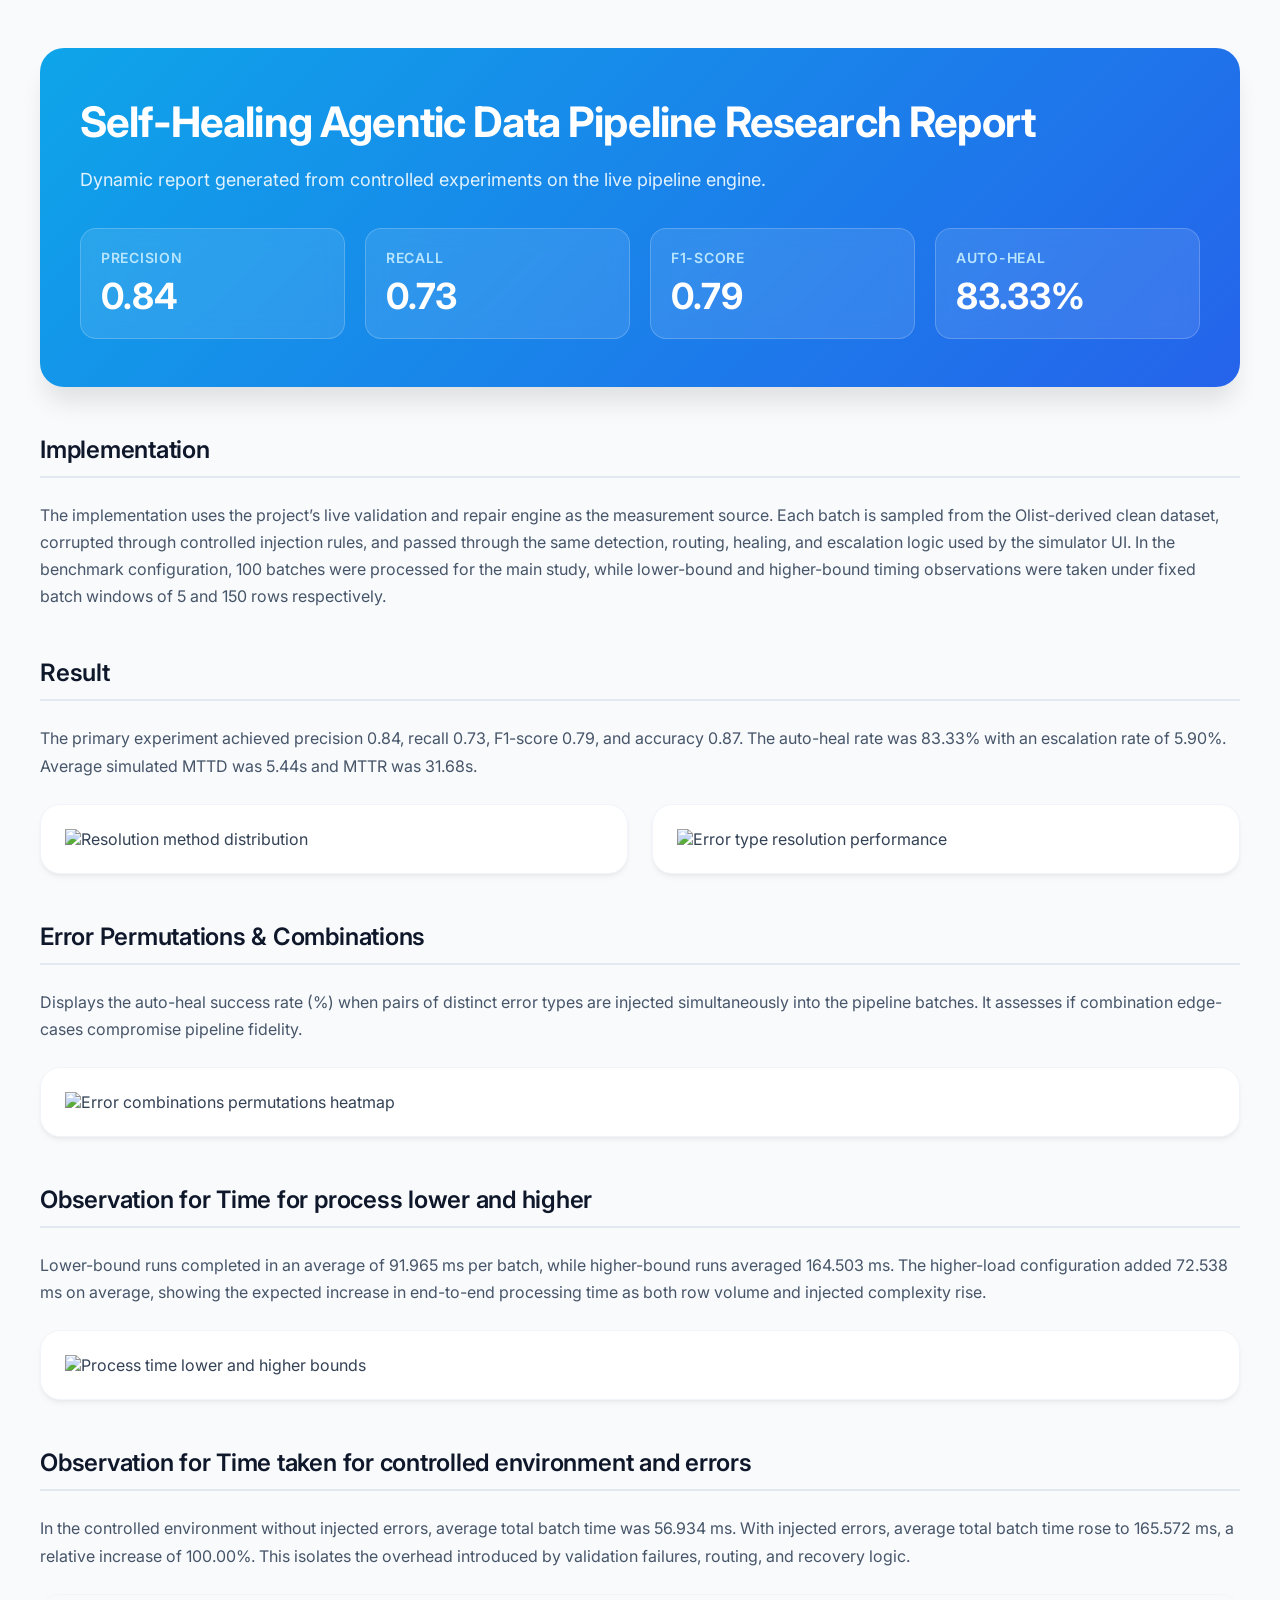
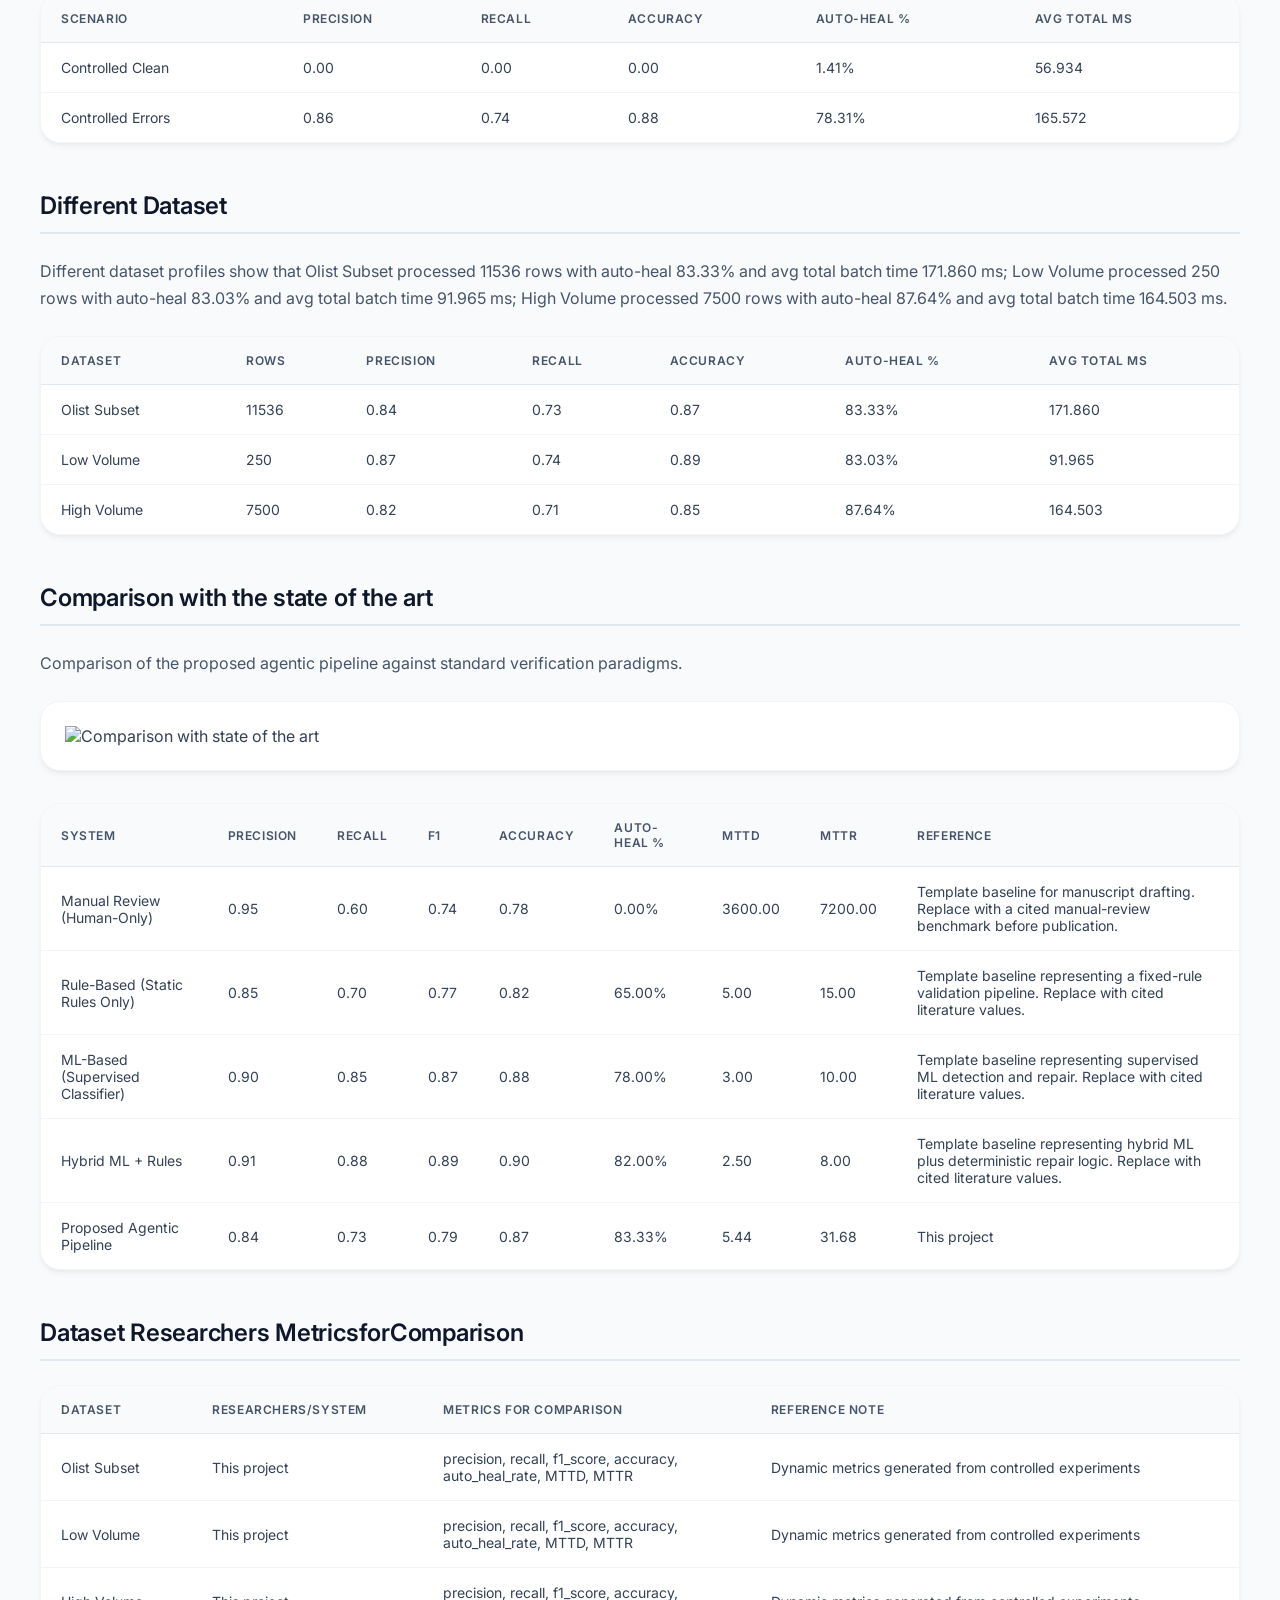
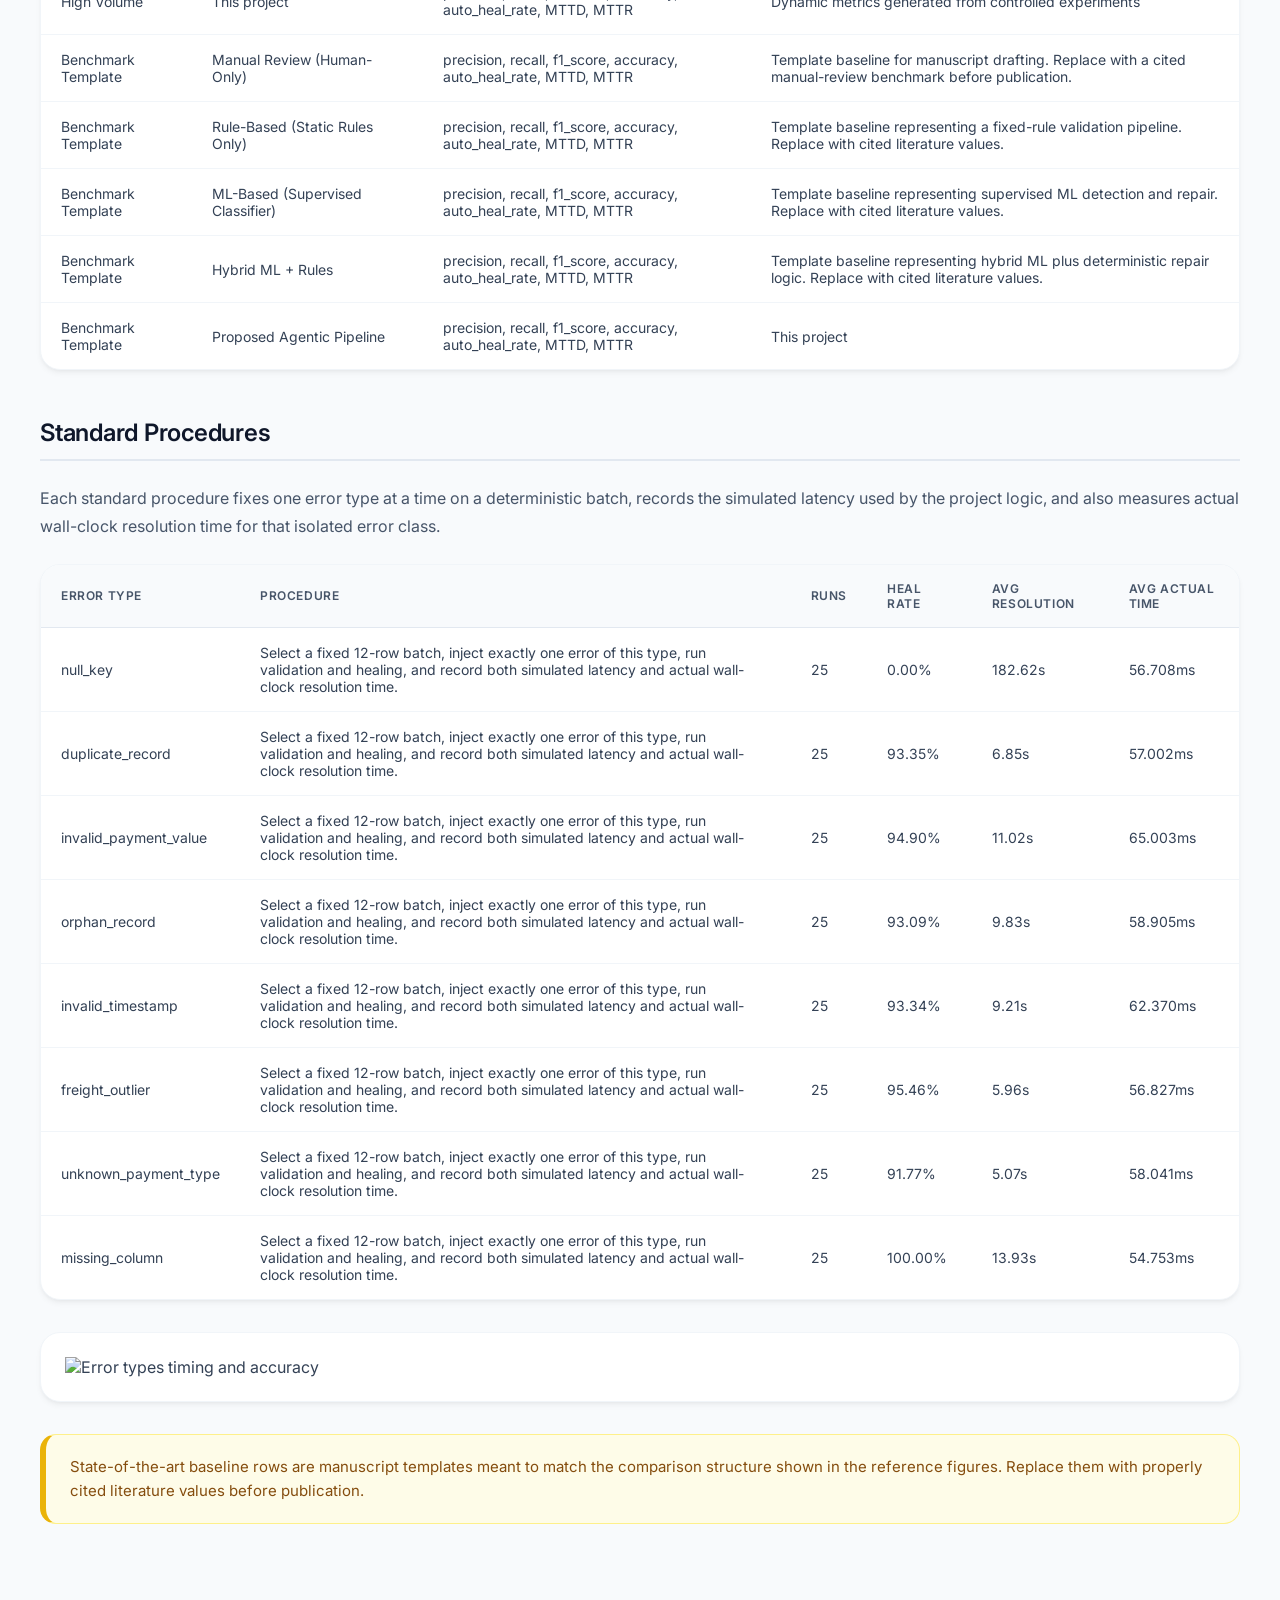
==== web/research/report.html @ 792a7f02 "final commit" ====
<!DOCTYPE html>
<html lang="en">
<head>
  <meta charset="utf-8" />
  <title>Agentic Pipeline Research Report</title>
  <link href="https://fonts.googleapis.com/css2?family=Inter:wght@400;500;600;700&display=swap" rel="stylesheet" />
  <style>
    body {
      font-family: 'Inter', sans-serif;
      margin: 0;
      background: #f8fafc;
      color: #334155;
      -webkit-font-smoothing: antialiased;
    }
    main {
      max-width: 1200px;
      margin: 0 auto;
      padding: 48px 32px 80px;
    }
    h1 {
      font-size: 42px;
      margin: 0 0 16px;
      font-weight: 700;
      letter-spacing: -0.02em;
    }
    h2 {
      margin-top: 48px;
      font-size: 24px;
      font-weight: 600;
      color: #0f172a;
      border-bottom: 2px solid #e2e8f0;
      padding-bottom: 12px;
      margin-bottom: 24px;
      letter-spacing: -0.01em;
    }
    p {
      line-height: 1.7;
      font-size: 16px;
      color: #475569;
      margin-bottom: 24px;
    }
    .hero {
      background: linear-gradient(135deg, #0ea5e9, #2563eb);
      color: white;
      padding: 48px 40px;
      border-radius: 24px;
      margin-bottom: 40px;
      box-shadow: 0 20px 25px -5px rgb(0 0 0 / 0.1);
    }
    .hero p {
      color: #e0f2fe;
      font-size: 18px;
    }
    .cards {
      display: grid;
      grid-template-columns: repeat(4, 1fr);
      gap: 20px;
      margin-top: 32px;
    }
    .card {
      background: rgba(255, 255, 255, 0.1);
      backdrop-filter: blur(10px);
      border: 1px solid rgba(255, 255, 255, 0.2);
      border-radius: 16px;
      padding: 20px;
    }
    .card small {
      display: block;
      color: #bae6fd;
      font-size: 14px;
      font-weight: 600;
      text-transform: uppercase;
      letter-spacing: 0.05em;
      margin-bottom: 8px;
    }
    .card strong {
      font-size: 36px;
      font-weight: 700;
      color: white;
    }
    .grid-2 {
      display: grid;
      grid-template-columns: 1fr 1fr;
      gap: 24px;
      margin-bottom: 32px;
    }
    .grid-1 {
      margin-bottom: 32px;
    }
    .chart-container {
      background: white;
      border-radius: 20px;
      padding: 24px;
      box-shadow: 0 4px 6px -1px rgb(0 0 0 / 0.05), 0 2px 4px -2px rgb(0 0 0 / 0.05);
      border: 1px solid #f1f5f9;
    }
    img {
      width: 100%;
      height: auto;
      display: block;
    }
    .table-container {
      background: white;
      border-radius: 20px;
      overflow: hidden;
      box-shadow: 0 4px 6px -1px rgb(0 0 0 / 0.05), 0 2px 4px -2px rgb(0 0 0 / 0.05);
      border: 1px solid #f1f5f9;
      margin-bottom: 32px;
    }
    table {
      width: 100%;
      border-collapse: collapse;
      text-align: left;
    }
    th, td {
      padding: 16px 20px;
      font-size: 14px;
    }
    th {
      background: #f8fafc;
      font-weight: 600;
      color: #475569;
      border-bottom: 1px solid #e2e8f0;
      text-transform: uppercase;
      font-size: 12px;
      letter-spacing: 0.05em;
    }
    td {
      border-bottom: 1px solid #f1f5f9;
      color: #334155;
    }
    tr:last-child td {
      border-bottom: none;
    }
    .note {
      padding: 20px 24px;
      background: #fefce8;
      border: 1px solid #fef08a;
      border-left: 6px solid #eab308;
      border-radius: 16px;
      margin-top: 32px;
      color: #854d0e;
      font-size: 15px;
      line-height: 1.6;
    }
  </style>
</head>
<body>
  <main>
    <section class="hero">
      <h1>Self-Healing Agentic Data Pipeline Research Report</h1>
      <p>Dynamic report generated from controlled experiments on the live pipeline engine.</p>
      <div class="cards">
        <div class="card"><small>Precision</small><strong>0.84</strong></div>
        <div class="card"><small>Recall</small><strong>0.73</strong></div>
        <div class="card"><small>F1-Score</small><strong>0.79</strong></div>
        <div class="card"><small>Auto-Heal</small><strong>83.33%</strong></div>
      </div>
    </section>

    <h2>Implementation</h2>
    <p>The implementation uses the project’s live validation and repair engine as the measurement source. Each batch is sampled from the Olist-derived clean dataset, corrupted through controlled injection rules, and passed through the same detection, routing, healing, and escalation logic used by the simulator UI. In the benchmark configuration, 100 batches were processed for the main study, while lower-bound and higher-bound timing observations were taken under fixed batch windows of 5 and 150 rows respectively.</p>

    <h2>Result</h2>
    <p>The primary experiment achieved precision 0.84, recall 0.73, F1-score 0.79, and accuracy 0.87. The auto-heal rate was 83.33% with an escalation rate of 5.90%. Average simulated MTTD was 5.44s and MTTR was 31.68s.</p>
    <div class="grid-2">
      <div class="chart-container"><img src="assets/resolution_method_distribution.svg" alt="Resolution method distribution" /></div>
      <div class="chart-container"><img src="assets/error_type_resolution_performance.svg" alt="Error type resolution performance" /></div>
    </div>

    <h2>Error Permutations & Combinations</h2>
    <p>Displays the auto-heal success rate (%) when pairs of distinct error types are injected simultaneously into the pipeline batches. It assesses if combination edge-cases compromise pipeline fidelity.</p>
    <div class="grid-1">
      <div class="chart-container"><img src="assets/error_combinations_heatmap.svg" alt="Error combinations permutations heatmap" /></div>
    </div>

    <h2>Observation for Time for process lower and higher</h2>
    <p>Lower-bound runs completed in an average of 91.965 ms per batch, while higher-bound runs averaged 164.503 ms. The higher-load configuration added 72.538 ms on average, showing the expected increase in end-to-end processing time as both row volume and injected complexity rise.</p>
    <div class="grid-1">
      <div class="chart-container"><img src="assets/process_time_bounds.svg" alt="Process time lower and higher bounds" /></div>
    </div>

    <h2>Observation for Time taken for controlled environment and errors</h2>
    <p>In the controlled environment without injected errors, average total batch time was 56.934 ms. With injected errors, average total batch time rose to 165.572 ms, a relative increase of 100.00%. This isolates the overhead introduced by validation failures, routing, and recovery logic.</p>
    <div class="table-container">
      <table>
        <thead><tr><th>Scenario</th><th>Precision</th><th>Recall</th><th>Accuracy</th><th>Auto-Heal %</th><th>Avg Total ms</th></tr></thead>
        <tbody>
          <tr><td>Controlled Clean</td><td>0.00</td><td>0.00</td><td>0.00</td><td>1.41%</td><td>56.934</td></tr>
          <tr><td>Controlled Errors</td><td>0.86</td><td>0.74</td><td>0.88</td><td>78.31%</td><td>165.572</td></tr>
        </tbody>
      </table>
    </div>

    <h2>Different Dataset</h2>
    <p>Different dataset profiles show that Olist Subset processed 11536 rows with auto-heal 83.33% and avg total batch time 171.860 ms; Low Volume processed 250 rows with auto-heal 83.03% and avg total batch time 91.965 ms; High Volume processed 7500 rows with auto-heal 87.64% and avg total batch time 164.503 ms.</p>
    <div class="table-container">
      <table>
        <thead><tr><th>Dataset</th><th>Rows</th><th>Precision</th><th>Recall</th><th>Accuracy</th><th>Auto-Heal %</th><th>Avg Total ms</th></tr></thead>
        <tbody><tr><td>Olist Subset</td><td>11536</td><td>0.84</td><td>0.73</td><td>0.87</td><td>83.33%</td><td>171.860</td></tr><tr><td>Low Volume</td><td>250</td><td>0.87</td><td>0.74</td><td>0.89</td><td>83.03%</td><td>91.965</td></tr><tr><td>High Volume</td><td>7500</td><td>0.82</td><td>0.71</td><td>0.85</td><td>87.64%</td><td>164.503</td></tr></tbody>
      </table>
    </div>

    <h2>Comparison with the state of the art</h2>
    <p>Comparison of the proposed agentic pipeline against standard verification paradigms.</p>
    <div class="grid-1">
      <div class="chart-container"><img src="assets/state_of_art_comparison.svg" alt="Comparison with state of the art" /></div>
    </div>
    <div class="table-container">
      <table>
        <thead><tr><th>System</th><th>Precision</th><th>Recall</th><th>F1</th><th>Accuracy</th><th>Auto-Heal %</th><th>MTTD</th><th>MTTR</th><th>Reference</th></tr></thead>
        <tbody><tr><td>Manual Review (Human-Only)</td><td>0.95</td><td>0.60</td><td>0.74</td><td>0.78</td><td>0.00%</td><td>3600.00</td><td>7200.00</td><td>Template baseline for manuscript drafting. Replace with a cited manual-review benchmark before publication.</td></tr><tr><td>Rule-Based (Static Rules Only)</td><td>0.85</td><td>0.70</td><td>0.77</td><td>0.82</td><td>65.00%</td><td>5.00</td><td>15.00</td><td>Template baseline representing a fixed-rule validation pipeline. Replace with cited literature values.</td></tr><tr><td>ML-Based (Supervised Classifier)</td><td>0.90</td><td>0.85</td><td>0.87</td><td>0.88</td><td>78.00%</td><td>3.00</td><td>10.00</td><td>Template baseline representing supervised ML detection and repair. Replace with cited literature values.</td></tr><tr><td>Hybrid ML + Rules</td><td>0.91</td><td>0.88</td><td>0.89</td><td>0.90</td><td>82.00%</td><td>2.50</td><td>8.00</td><td>Template baseline representing hybrid ML plus deterministic repair logic. Replace with cited literature values.</td></tr><tr><td>Proposed Agentic Pipeline</td><td>0.84</td><td>0.73</td><td>0.79</td><td>0.87</td><td>83.33%</td><td>5.44</td><td>31.68</td><td>This project</td></tr></tbody>
      </table>
    </div>

    <h2>Dataset Researchers MetricsforComparison</h2>
    <div class="table-container">
      <table>
        <thead><tr><th>Dataset</th><th>Researchers/System</th><th>Metrics for Comparison</th><th>Reference Note</th></tr></thead>
        <tbody><tr><td>Olist Subset</td><td>This project</td><td>precision, recall, f1_score, accuracy, auto_heal_rate, MTTD, MTTR</td><td>Dynamic metrics generated from controlled experiments</td></tr><tr><td>Low Volume</td><td>This project</td><td>precision, recall, f1_score, accuracy, auto_heal_rate, MTTD, MTTR</td><td>Dynamic metrics generated from controlled experiments</td></tr><tr><td>High Volume</td><td>This project</td><td>precision, recall, f1_score, accuracy, auto_heal_rate, MTTD, MTTR</td><td>Dynamic metrics generated from controlled experiments</td></tr><tr><td>Benchmark Template</td><td>Manual Review (Human-Only)</td><td>precision, recall, f1_score, accuracy, auto_heal_rate, MTTD, MTTR</td><td>Template baseline for manuscript drafting. Replace with a cited manual-review benchmark before publication.</td></tr><tr><td>Benchmark Template</td><td>Rule-Based (Static Rules Only)</td><td>precision, recall, f1_score, accuracy, auto_heal_rate, MTTD, MTTR</td><td>Template baseline representing a fixed-rule validation pipeline. Replace with cited literature values.</td></tr><tr><td>Benchmark Template</td><td>ML-Based (Supervised Classifier)</td><td>precision, recall, f1_score, accuracy, auto_heal_rate, MTTD, MTTR</td><td>Template baseline representing supervised ML detection and repair. Replace with cited literature values.</td></tr><tr><td>Benchmark Template</td><td>Hybrid ML + Rules</td><td>precision, recall, f1_score, accuracy, auto_heal_rate, MTTD, MTTR</td><td>Template baseline representing hybrid ML plus deterministic repair logic. Replace with cited literature values.</td></tr><tr><td>Benchmark Template</td><td>Proposed Agentic Pipeline</td><td>precision, recall, f1_score, accuracy, auto_heal_rate, MTTD, MTTR</td><td>This project</td></tr></tbody>
      </table>
    </div>

    <h2>Standard Procedures</h2>
    <p>Each standard procedure fixes one error type at a time on a deterministic batch, records the simulated latency used by the project logic, and also measures actual wall-clock resolution time for that isolated error class.</p>
    <div class="table-container">
      <table>
        <thead><tr><th>Error Type</th><th>Procedure</th><th>Runs</th><th>Heal Rate</th><th>Avg Resolution</th><th>Avg Actual Time</th></tr></thead>
        <tbody><tr><td>null_key</td><td>Select a fixed 12-row batch, inject exactly one error of this type, run validation and healing, and record both simulated latency and actual wall-clock resolution time.</td><td>25</td><td>0.00%</td><td>182.62s</td><td>56.708ms</td></tr><tr><td>duplicate_record</td><td>Select a fixed 12-row batch, inject exactly one error of this type, run validation and healing, and record both simulated latency and actual wall-clock resolution time.</td><td>25</td><td>93.35%</td><td>6.85s</td><td>57.002ms</td></tr><tr><td>invalid_payment_value</td><td>Select a fixed 12-row batch, inject exactly one error of this type, run validation and healing, and record both simulated latency and actual wall-clock resolution time.</td><td>25</td><td>94.90%</td><td>11.02s</td><td>65.003ms</td></tr><tr><td>orphan_record</td><td>Select a fixed 12-row batch, inject exactly one error of this type, run validation and healing, and record both simulated latency and actual wall-clock resolution time.</td><td>25</td><td>93.09%</td><td>9.83s</td><td>58.905ms</td></tr><tr><td>invalid_timestamp</td><td>Select a fixed 12-row batch, inject exactly one error of this type, run validation and healing, and record both simulated latency and actual wall-clock resolution time.</td><td>25</td><td>93.34%</td><td>9.21s</td><td>62.370ms</td></tr><tr><td>freight_outlier</td><td>Select a fixed 12-row batch, inject exactly one error of this type, run validation and healing, and record both simulated latency and actual wall-clock resolution time.</td><td>25</td><td>95.46%</td><td>5.96s</td><td>56.827ms</td></tr><tr><td>unknown_payment_type</td><td>Select a fixed 12-row batch, inject exactly one error of this type, run validation and healing, and record both simulated latency and actual wall-clock resolution time.</td><td>25</td><td>91.77%</td><td>5.07s</td><td>58.041ms</td></tr><tr><td>missing_column</td><td>Select a fixed 12-row batch, inject exactly one error of this type, run validation and healing, and record both simulated latency and actual wall-clock resolution time.</td><td>25</td><td>100.00%</td><td>13.93s</td><td>54.753ms</td></tr></tbody>
      </table>
    </div>
    <div class="grid-1">
      <div class="chart-container"><img src="assets/error_types_timing.svg" alt="Error types timing and accuracy" /></div>
    </div>

    <div class="note">
      State-of-the-art baseline rows are manuscript templates meant to match the comparison structure shown in the reference figures. Replace them with properly cited literature values before publication.
    </div>
  </main>
</body>
</html>
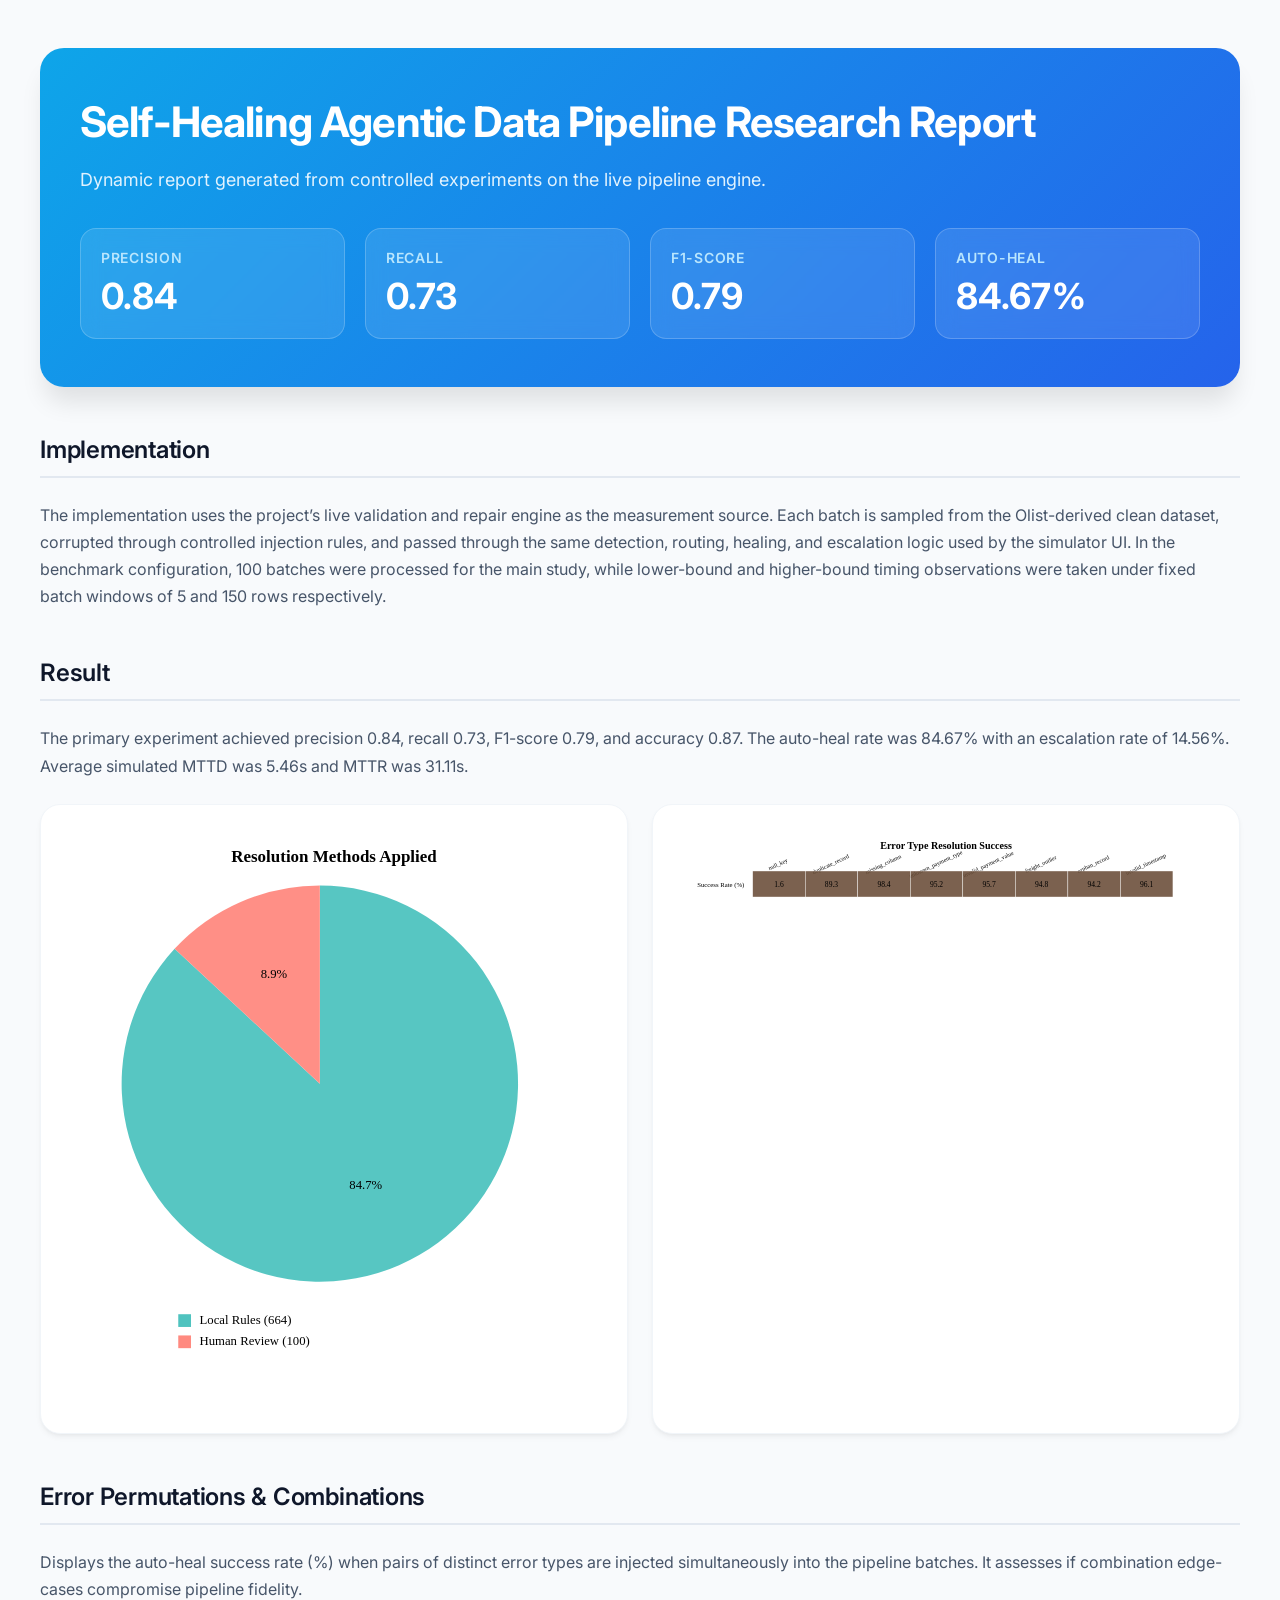
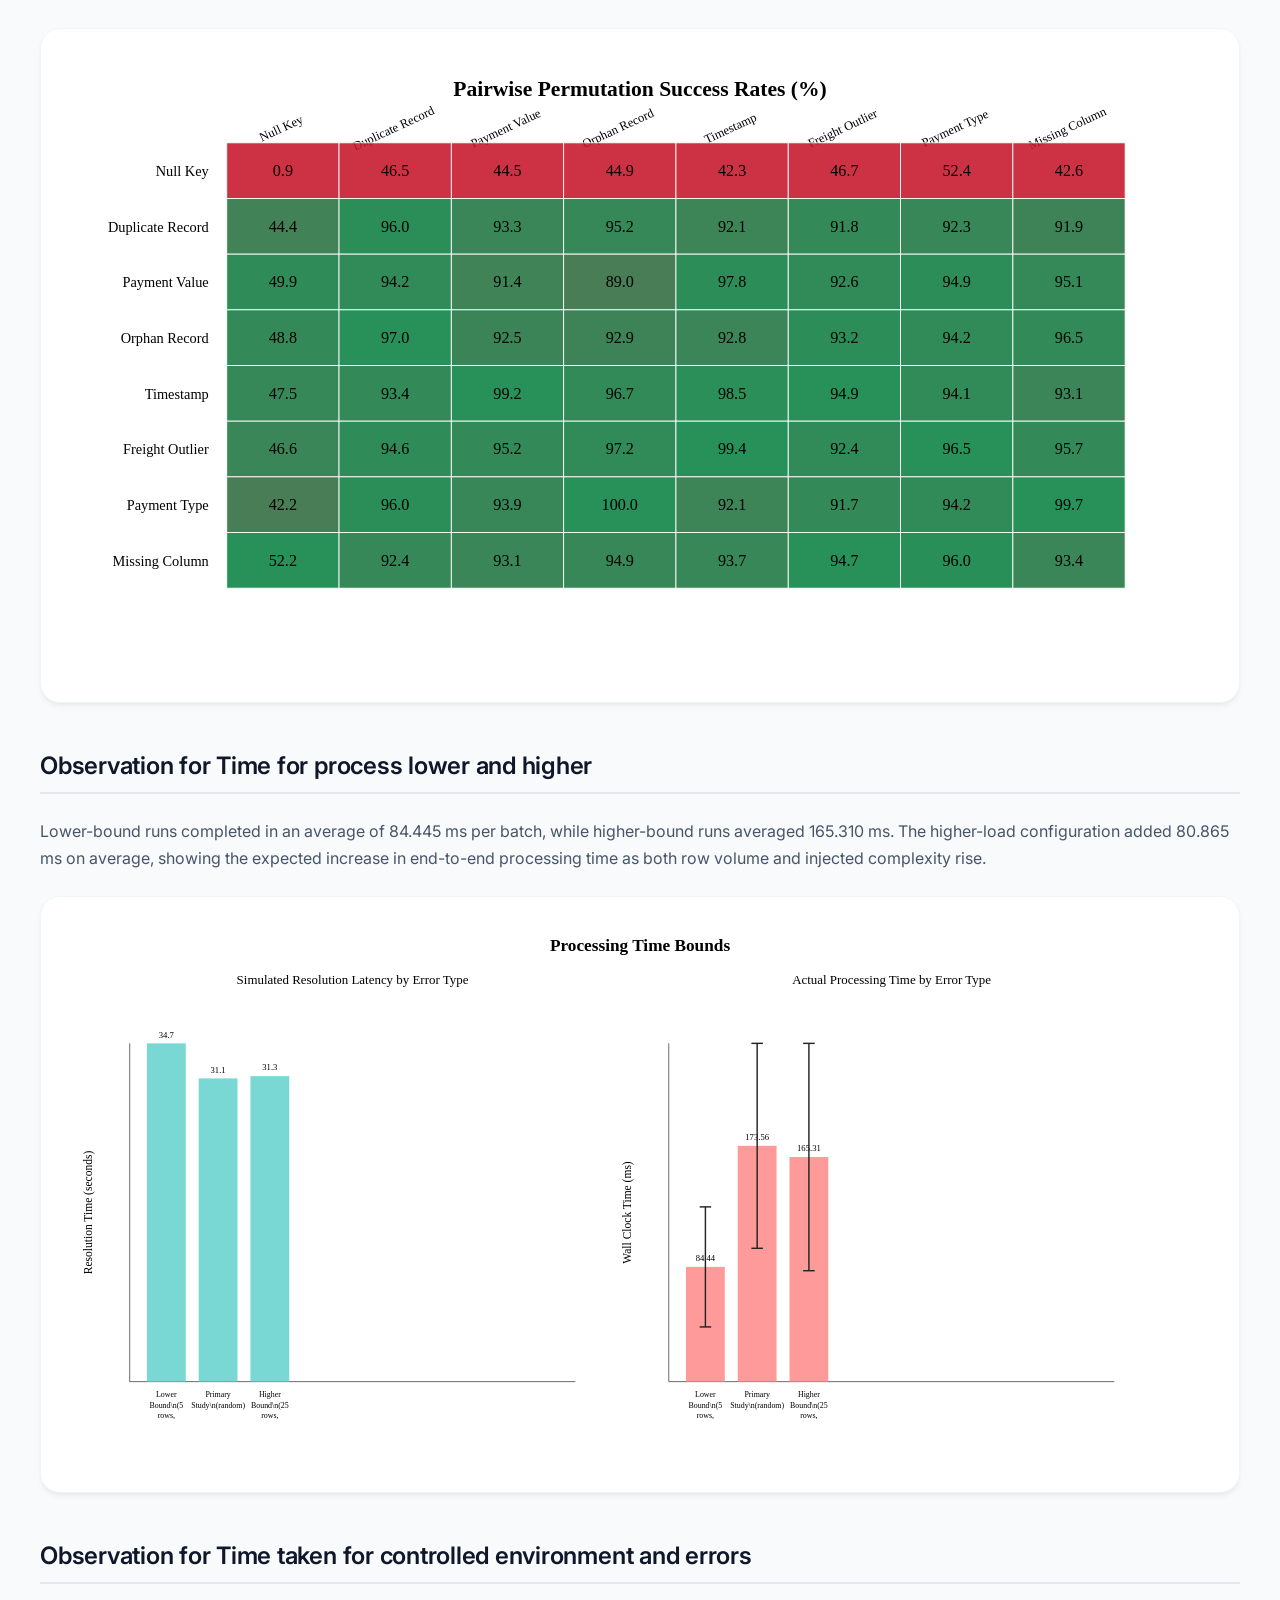
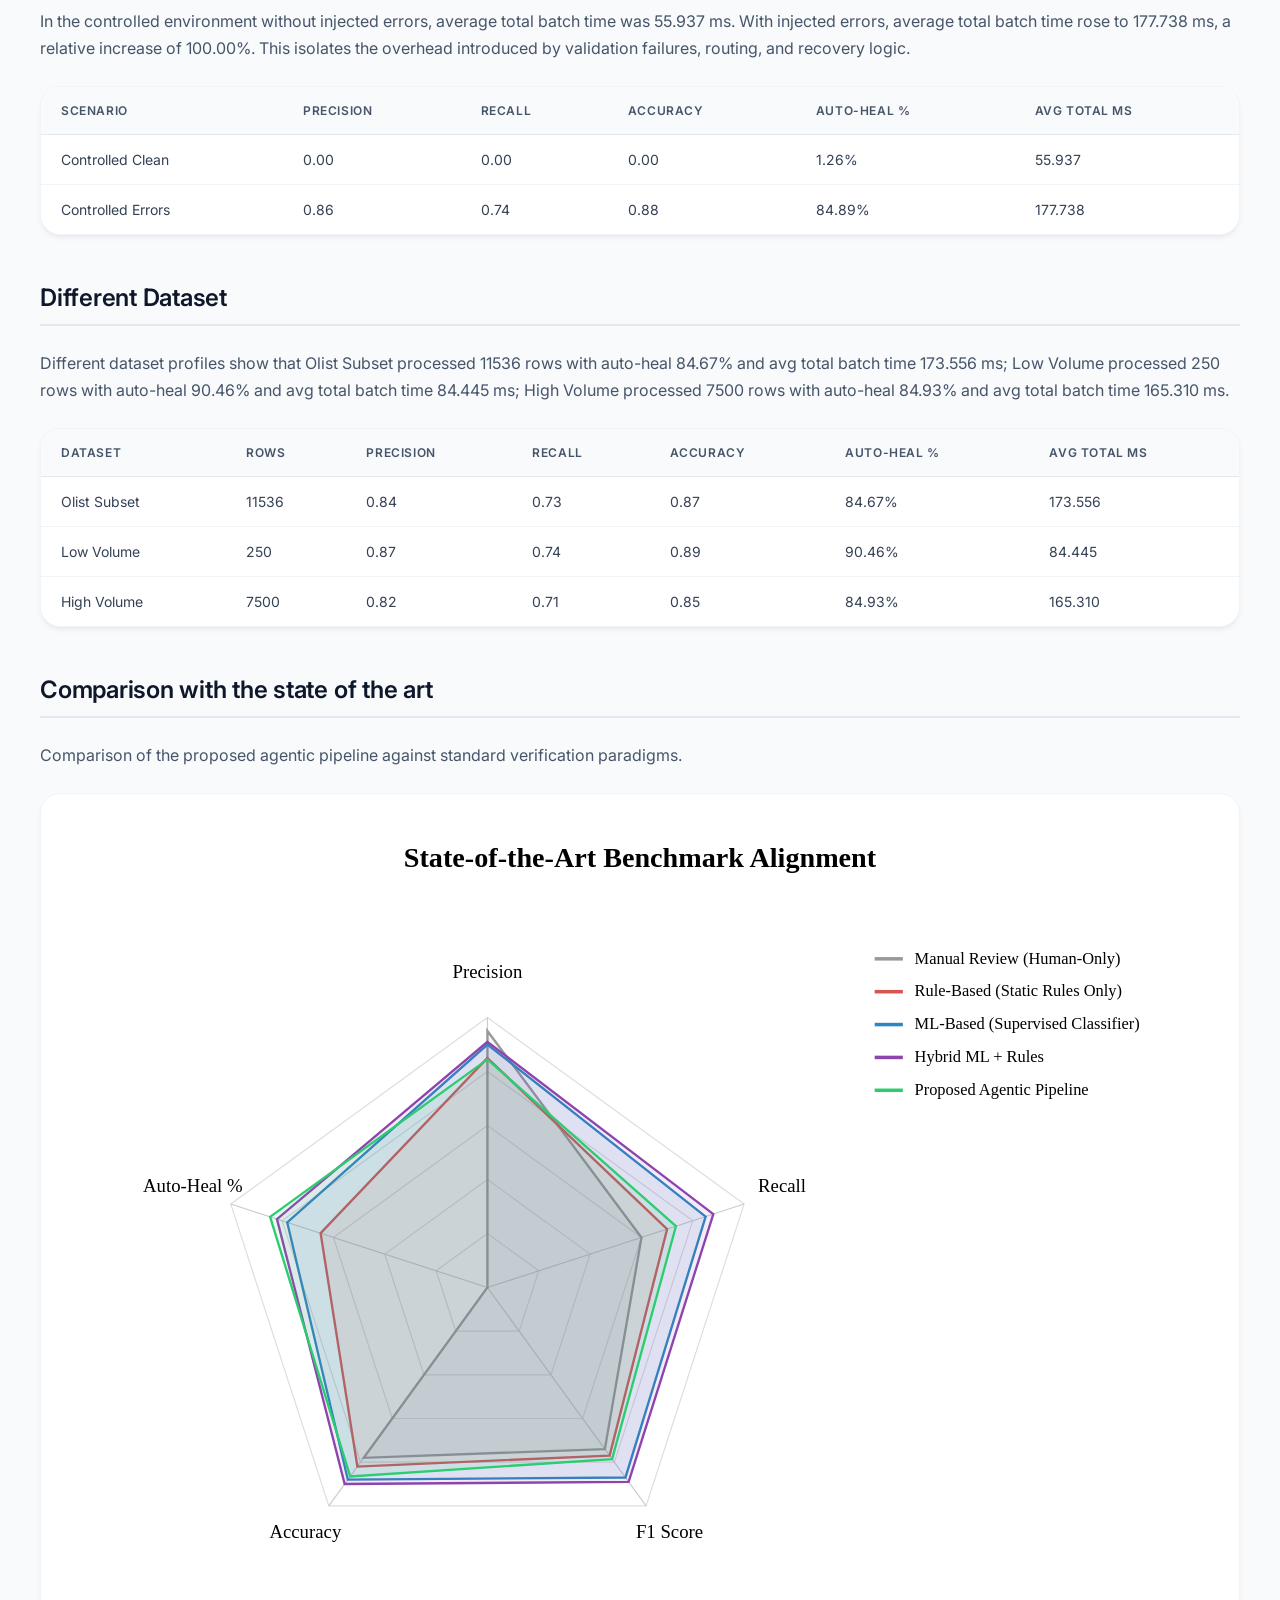
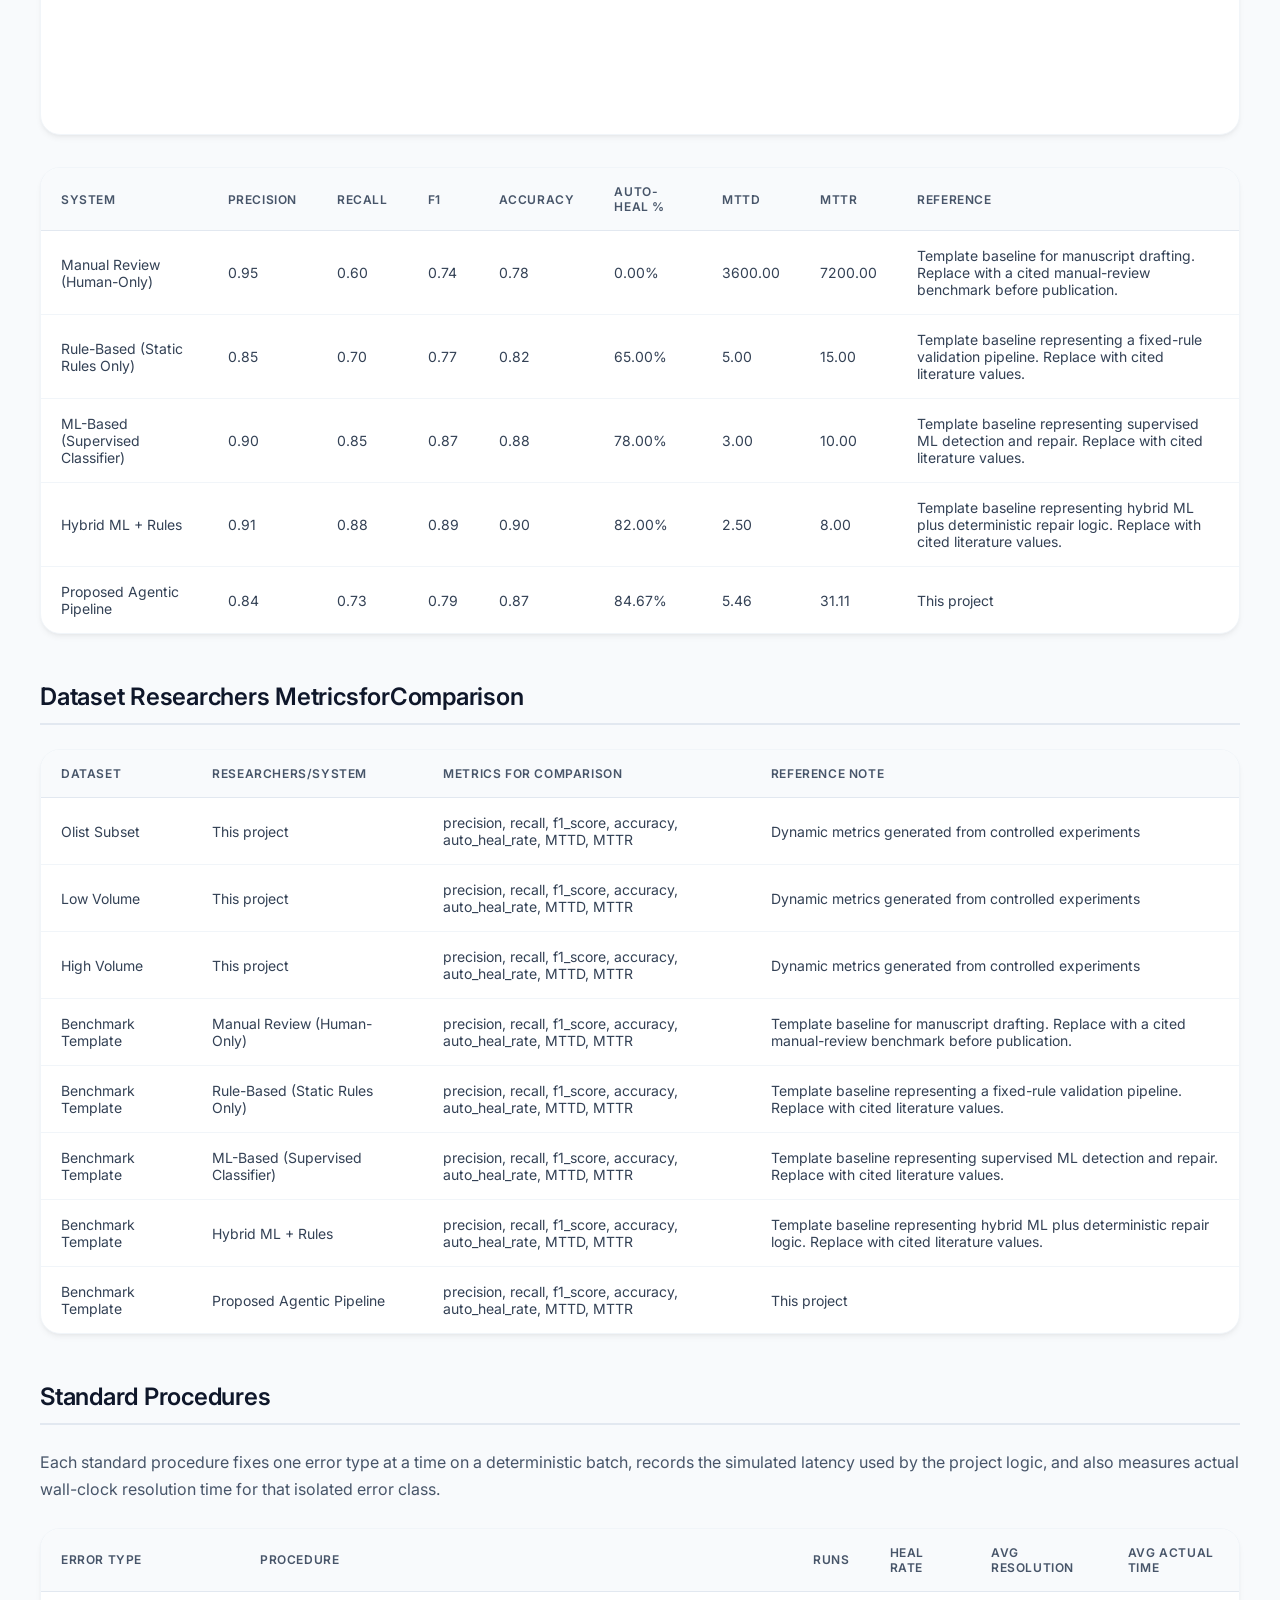
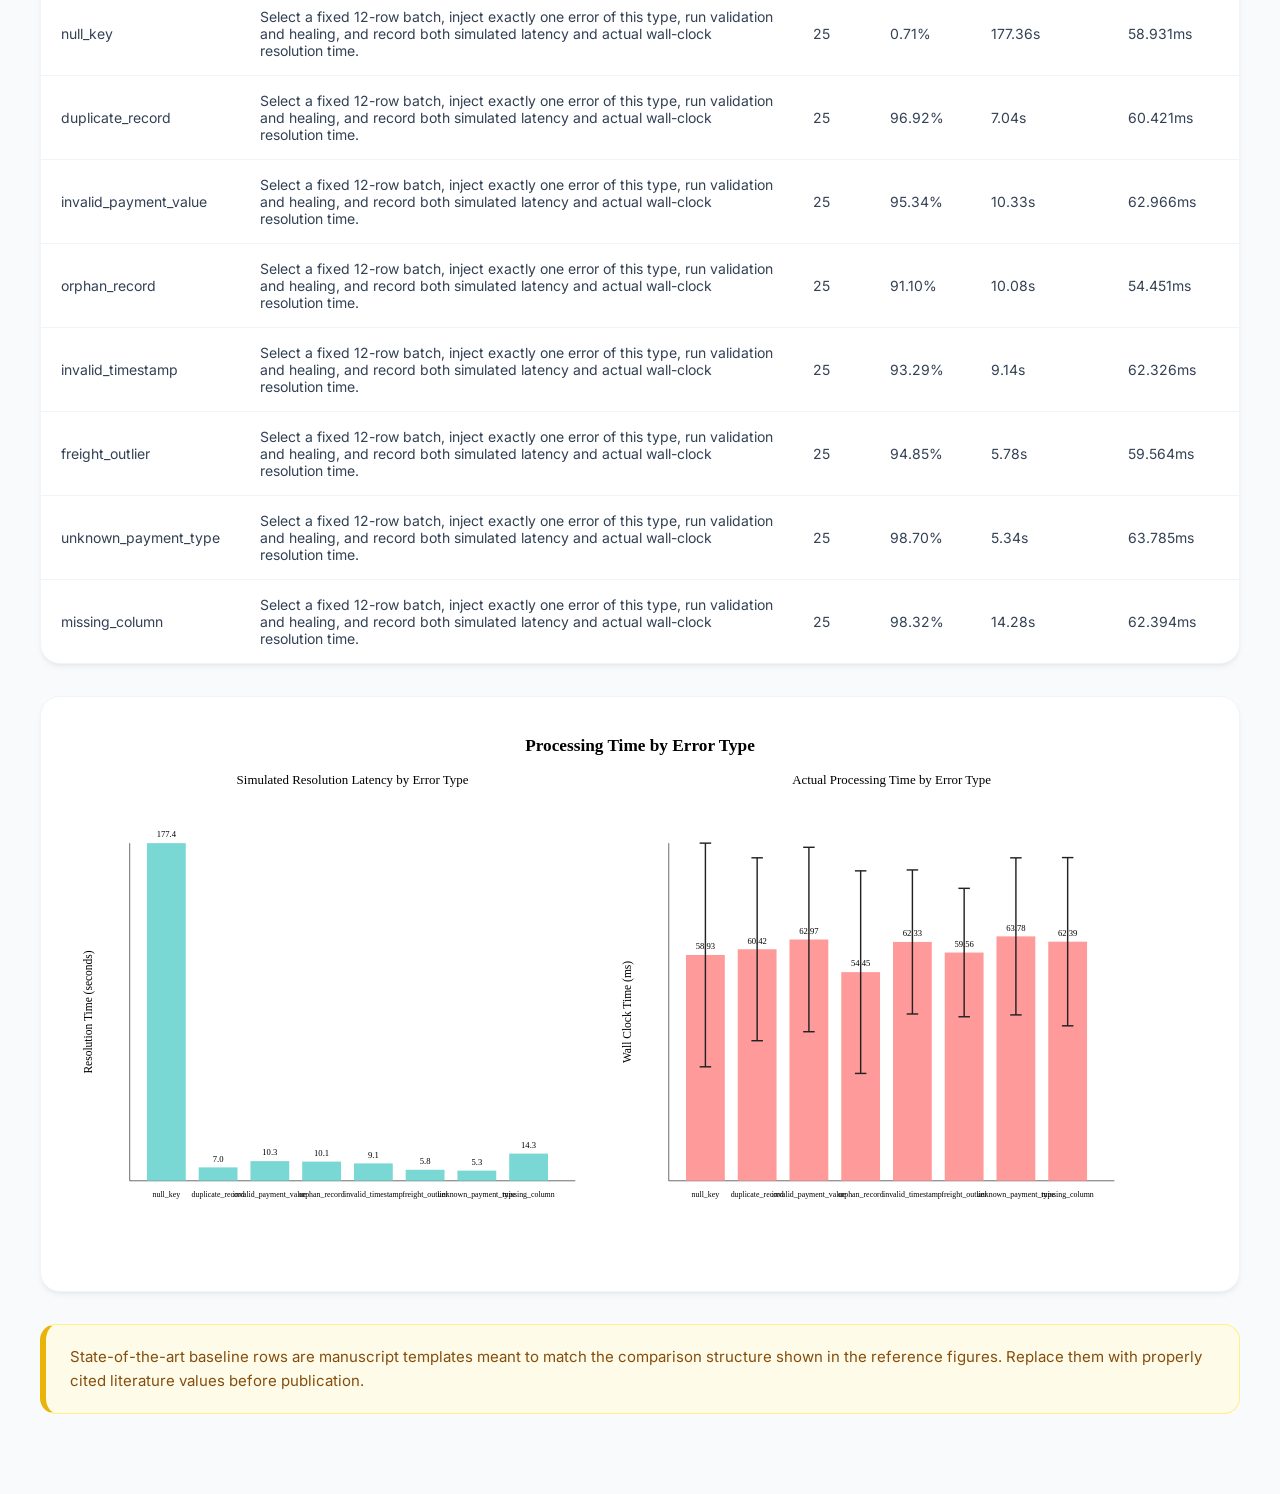
==== commit 8795d737: "Intent patterns updates" ====
--- a/web/research/report.html
+++ b/web/research/report.html
@@ -154,7 +154,7 @@
         <div class="card"><small>Precision</small><strong>0.84</strong></div>
         <div class="card"><small>Recall</small><strong>0.73</strong></div>
         <div class="card"><small>F1-Score</small><strong>0.79</strong></div>
-        <div class="card"><small>Auto-Heal</small><strong>83.33%</strong></div>
+        <div class="card"><small>Auto-Heal</small><strong>84.67%</strong></div>
       </div>
     </section>
 
@@ -162,7 +162,7 @@
     <p>The implementation uses the project’s live validation and repair engine as the measurement source. Each batch is sampled from the Olist-derived clean dataset, corrupted through controlled injection rules, and passed through the same detection, routing, healing, and escalation logic used by the simulator UI. In the benchmark configuration, 100 batches were processed for the main study, while lower-bound and higher-bound timing observations were taken under fixed batch windows of 5 and 150 rows respectively.</p>
 
     <h2>Result</h2>
-    <p>The primary experiment achieved precision 0.84, recall 0.73, F1-score 0.79, and accuracy 0.87. The auto-heal rate was 83.33% with an escalation rate of 5.90%. Average simulated MTTD was 5.44s and MTTR was 31.68s.</p>
+    <p>The primary experiment achieved precision 0.84, recall 0.73, F1-score 0.79, and accuracy 0.87. The auto-heal rate was 84.67% with an escalation rate of 14.56%. Average simulated MTTD was 5.46s and MTTR was 31.11s.</p>
     <div class="grid-2">
       <div class="chart-container"><img src="assets/resolution_method_distribution.svg" alt="Resolution method distribution" /></div>
       <div class="chart-container"><img src="assets/error_type_resolution_performance.svg" alt="Error type resolution performance" /></div>
@@ -175,29 +175,29 @@
     </div>
 
     <h2>Observation for Time for process lower and higher</h2>
-    <p>Lower-bound runs completed in an average of 91.965 ms per batch, while higher-bound runs averaged 164.503 ms. The higher-load configuration added 72.538 ms on average, showing the expected increase in end-to-end processing time as both row volume and injected complexity rise.</p>
+    <p>Lower-bound runs completed in an average of 84.445 ms per batch, while higher-bound runs averaged 165.310 ms. The higher-load configuration added 80.865 ms on average, showing the expected increase in end-to-end processing time as both row volume and injected complexity rise.</p>
     <div class="grid-1">
       <div class="chart-container"><img src="assets/process_time_bounds.svg" alt="Process time lower and higher bounds" /></div>
     </div>
 
     <h2>Observation for Time taken for controlled environment and errors</h2>
-    <p>In the controlled environment without injected errors, average total batch time was 56.934 ms. With injected errors, average total batch time rose to 165.572 ms, a relative increase of 100.00%. This isolates the overhead introduced by validation failures, routing, and recovery logic.</p>
+    <p>In the controlled environment without injected errors, average total batch time was 55.937 ms. With injected errors, average total batch time rose to 177.738 ms, a relative increase of 100.00%. This isolates the overhead introduced by validation failures, routing, and recovery logic.</p>
     <div class="table-container">
       <table>
         <thead><tr><th>Scenario</th><th>Precision</th><th>Recall</th><th>Accuracy</th><th>Auto-Heal %</th><th>Avg Total ms</th></tr></thead>
         <tbody>
-          <tr><td>Controlled Clean</td><td>0.00</td><td>0.00</td><td>0.00</td><td>1.41%</td><td>56.934</td></tr>
-          <tr><td>Controlled Errors</td><td>0.86</td><td>0.74</td><td>0.88</td><td>78.31%</td><td>165.572</td></tr>
+          <tr><td>Controlled Clean</td><td>0.00</td><td>0.00</td><td>0.00</td><td>1.26%</td><td>55.937</td></tr>
+          <tr><td>Controlled Errors</td><td>0.86</td><td>0.74</td><td>0.88</td><td>84.89%</td><td>177.738</td></tr>
         </tbody>
       </table>
     </div>
 
     <h2>Different Dataset</h2>
-    <p>Different dataset profiles show that Olist Subset processed 11536 rows with auto-heal 83.33% and avg total batch time 171.860 ms; Low Volume processed 250 rows with auto-heal 83.03% and avg total batch time 91.965 ms; High Volume processed 7500 rows with auto-heal 87.64% and avg total batch time 164.503 ms.</p>
+    <p>Different dataset profiles show that Olist Subset processed 11536 rows with auto-heal 84.67% and avg total batch time 173.556 ms; Low Volume processed 250 rows with auto-heal 90.46% and avg total batch time 84.445 ms; High Volume processed 7500 rows with auto-heal 84.93% and avg total batch time 165.310 ms.</p>
     <div class="table-container">
       <table>
         <thead><tr><th>Dataset</th><th>Rows</th><th>Precision</th><th>Recall</th><th>Accuracy</th><th>Auto-Heal %</th><th>Avg Total ms</th></tr></thead>
-        <tbody><tr><td>Olist Subset</td><td>11536</td><td>0.84</td><td>0.73</td><td>0.87</td><td>83.33%</td><td>171.860</td></tr><tr><td>Low Volume</td><td>250</td><td>0.87</td><td>0.74</td><td>0.89</td><td>83.03%</td><td>91.965</td></tr><tr><td>High Volume</td><td>7500</td><td>0.82</td><td>0.71</td><td>0.85</td><td>87.64%</td><td>164.503</td></tr></tbody>
+        <tbody><tr><td>Olist Subset</td><td>11536</td><td>0.84</td><td>0.73</td><td>0.87</td><td>84.67%</td><td>173.556</td></tr><tr><td>Low Volume</td><td>250</td><td>0.87</td><td>0.74</td><td>0.89</td><td>90.46%</td><td>84.445</td></tr><tr><td>High Volume</td><td>7500</td><td>0.82</td><td>0.71</td><td>0.85</td><td>84.93%</td><td>165.310</td></tr></tbody>
       </table>
     </div>
 
@@ -209,7 +209,7 @@
     <div class="table-container">
       <table>
         <thead><tr><th>System</th><th>Precision</th><th>Recall</th><th>F1</th><th>Accuracy</th><th>Auto-Heal %</th><th>MTTD</th><th>MTTR</th><th>Reference</th></tr></thead>
-        <tbody><tr><td>Manual Review (Human-Only)</td><td>0.95</td><td>0.60</td><td>0.74</td><td>0.78</td><td>0.00%</td><td>3600.00</td><td>7200.00</td><td>Template baseline for manuscript drafting. Replace with a cited manual-review benchmark before publication.</td></tr><tr><td>Rule-Based (Static Rules Only)</td><td>0.85</td><td>0.70</td><td>0.77</td><td>0.82</td><td>65.00%</td><td>5.00</td><td>15.00</td><td>Template baseline representing a fixed-rule validation pipeline. Replace with cited literature values.</td></tr><tr><td>ML-Based (Supervised Classifier)</td><td>0.90</td><td>0.85</td><td>0.87</td><td>0.88</td><td>78.00%</td><td>3.00</td><td>10.00</td><td>Template baseline representing supervised ML detection and repair. Replace with cited literature values.</td></tr><tr><td>Hybrid ML + Rules</td><td>0.91</td><td>0.88</td><td>0.89</td><td>0.90</td><td>82.00%</td><td>2.50</td><td>8.00</td><td>Template baseline representing hybrid ML plus deterministic repair logic. Replace with cited literature values.</td></tr><tr><td>Proposed Agentic Pipeline</td><td>0.84</td><td>0.73</td><td>0.79</td><td>0.87</td><td>83.33%</td><td>5.44</td><td>31.68</td><td>This project</td></tr></tbody>
+        <tbody><tr><td>Manual Review (Human-Only)</td><td>0.95</td><td>0.60</td><td>0.74</td><td>0.78</td><td>0.00%</td><td>3600.00</td><td>7200.00</td><td>Template baseline for manuscript drafting. Replace with a cited manual-review benchmark before publication.</td></tr><tr><td>Rule-Based (Static Rules Only)</td><td>0.85</td><td>0.70</td><td>0.77</td><td>0.82</td><td>65.00%</td><td>5.00</td><td>15.00</td><td>Template baseline representing a fixed-rule validation pipeline. Replace with cited literature values.</td></tr><tr><td>ML-Based (Supervised Classifier)</td><td>0.90</td><td>0.85</td><td>0.87</td><td>0.88</td><td>78.00%</td><td>3.00</td><td>10.00</td><td>Template baseline representing supervised ML detection and repair. Replace with cited literature values.</td></tr><tr><td>Hybrid ML + Rules</td><td>0.91</td><td>0.88</td><td>0.89</td><td>0.90</td><td>82.00%</td><td>2.50</td><td>8.00</td><td>Template baseline representing hybrid ML plus deterministic repair logic. Replace with cited literature values.</td></tr><tr><td>Proposed Agentic Pipeline</td><td>0.84</td><td>0.73</td><td>0.79</td><td>0.87</td><td>84.67%</td><td>5.46</td><td>31.11</td><td>This project</td></tr></tbody>
       </table>
     </div>
 
@@ -226,7 +226,7 @@
     <div class="table-container">
       <table>
         <thead><tr><th>Error Type</th><th>Procedure</th><th>Runs</th><th>Heal Rate</th><th>Avg Resolution</th><th>Avg Actual Time</th></tr></thead>
-        <tbody><tr><td>null_key</td><td>Select a fixed 12-row batch, inject exactly one error of this type, run validation and healing, and record both simulated latency and actual wall-clock resolution time.</td><td>25</td><td>0.00%</td><td>182.62s</td><td>56.708ms</td></tr><tr><td>duplicate_record</td><td>Select a fixed 12-row batch, inject exactly one error of this type, run validation and healing, and record both simulated latency and actual wall-clock resolution time.</td><td>25</td><td>93.35%</td><td>6.85s</td><td>57.002ms</td></tr><tr><td>invalid_payment_value</td><td>Select a fixed 12-row batch, inject exactly one error of this type, run validation and healing, and record both simulated latency and actual wall-clock resolution time.</td><td>25</td><td>94.90%</td><td>11.02s</td><td>65.003ms</td></tr><tr><td>orphan_record</td><td>Select a fixed 12-row batch, inject exactly one error of this type, run validation and healing, and record both simulated latency and actual wall-clock resolution time.</td><td>25</td><td>93.09%</td><td>9.83s</td><td>58.905ms</td></tr><tr><td>invalid_timestamp</td><td>Select a fixed 12-row batch, inject exactly one error of this type, run validation and healing, and record both simulated latency and actual wall-clock resolution time.</td><td>25</td><td>93.34%</td><td>9.21s</td><td>62.370ms</td></tr><tr><td>freight_outlier</td><td>Select a fixed 12-row batch, inject exactly one error of this type, run validation and healing, and record both simulated latency and actual wall-clock resolution time.</td><td>25</td><td>95.46%</td><td>5.96s</td><td>56.827ms</td></tr><tr><td>unknown_payment_type</td><td>Select a fixed 12-row batch, inject exactly one error of this type, run validation and healing, and record both simulated latency and actual wall-clock resolution time.</td><td>25</td><td>91.77%</td><td>5.07s</td><td>58.041ms</td></tr><tr><td>missing_column</td><td>Select a fixed 12-row batch, inject exactly one error of this type, run validation and healing, and record both simulated latency and actual wall-clock resolution time.</td><td>25</td><td>100.00%</td><td>13.93s</td><td>54.753ms</td></tr></tbody>
+        <tbody><tr><td>null_key</td><td>Select a fixed 12-row batch, inject exactly one error of this type, run validation and healing, and record both simulated latency and actual wall-clock resolution time.</td><td>25</td><td>0.71%</td><td>177.36s</td><td>58.931ms</td></tr><tr><td>duplicate_record</td><td>Select a fixed 12-row batch, inject exactly one error of this type, run validation and healing, and record both simulated latency and actual wall-clock resolution time.</td><td>25</td><td>96.92%</td><td>7.04s</td><td>60.421ms</td></tr><tr><td>invalid_payment_value</td><td>Select a fixed 12-row batch, inject exactly one error of this type, run validation and healing, and record both simulated latency and actual wall-clock resolution time.</td><td>25</td><td>95.34%</td><td>10.33s</td><td>62.966ms</td></tr><tr><td>orphan_record</td><td>Select a fixed 12-row batch, inject exactly one error of this type, run validation and healing, and record both simulated latency and actual wall-clock resolution time.</td><td>25</td><td>91.10%</td><td>10.08s</td><td>54.451ms</td></tr><tr><td>invalid_timestamp</td><td>Select a fixed 12-row batch, inject exactly one error of this type, run validation and healing, and record both simulated latency and actual wall-clock resolution time.</td><td>25</td><td>93.29%</td><td>9.14s</td><td>62.326ms</td></tr><tr><td>freight_outlier</td><td>Select a fixed 12-row batch, inject exactly one error of this type, run validation and healing, and record both simulated latency and actual wall-clock resolution time.</td><td>25</td><td>94.85%</td><td>5.78s</td><td>59.564ms</td></tr><tr><td>unknown_payment_type</td><td>Select a fixed 12-row batch, inject exactly one error of this type, run validation and healing, and record both simulated latency and actual wall-clock resolution time.</td><td>25</td><td>98.70%</td><td>5.34s</td><td>63.785ms</td></tr><tr><td>missing_column</td><td>Select a fixed 12-row batch, inject exactly one error of this type, run validation and healing, and record both simulated latency and actual wall-clock resolution time.</td><td>25</td><td>98.32%</td><td>14.28s</td><td>62.394ms</td></tr></tbody>
       </table>
     </div>
     <div class="grid-1">
